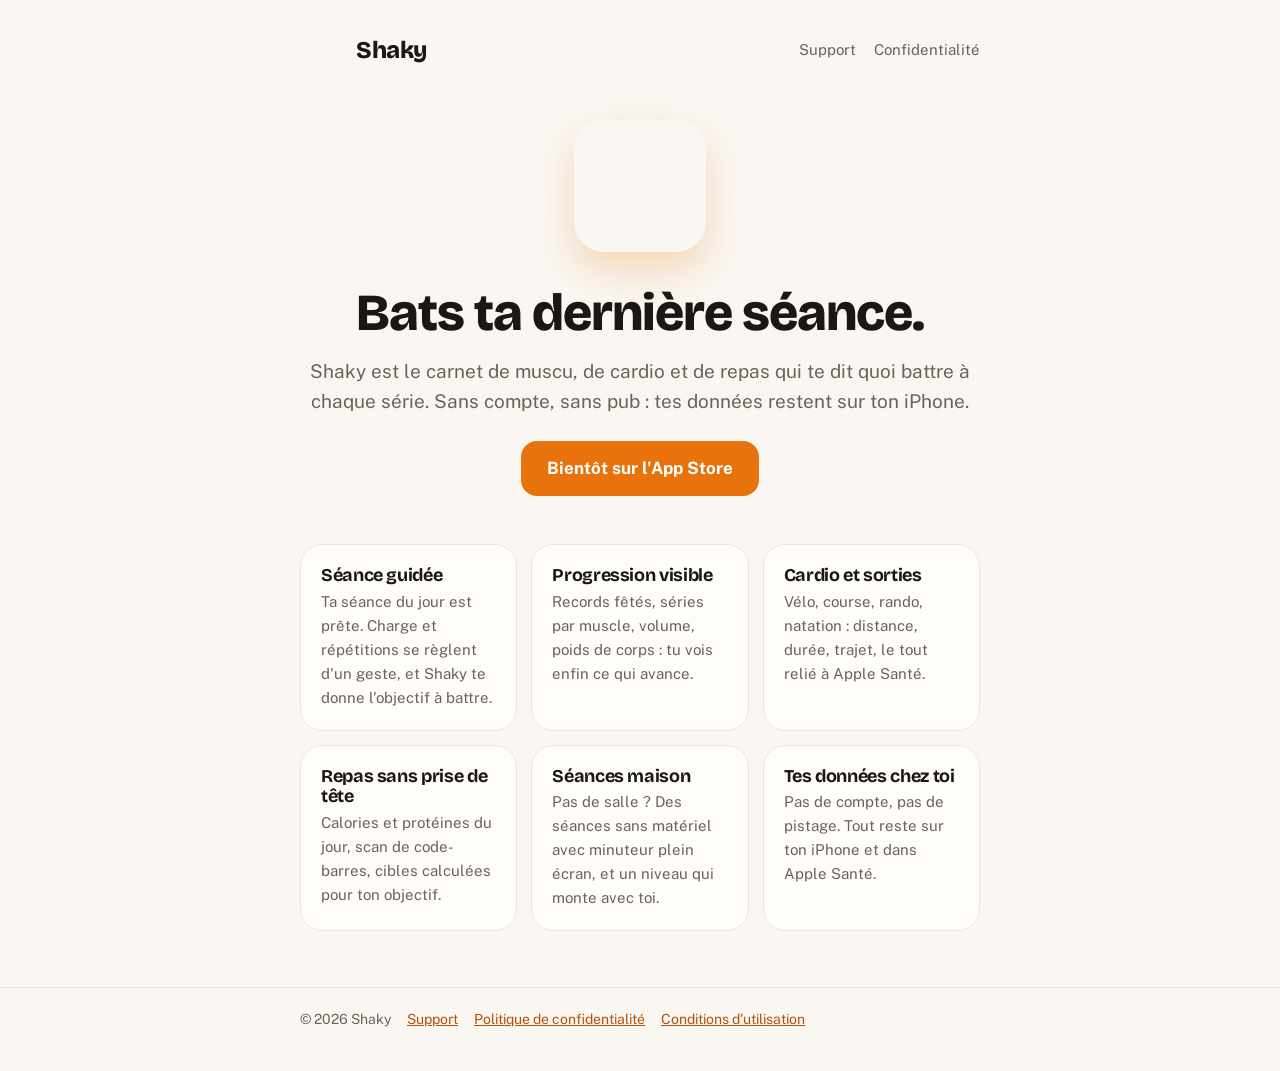
==== index.html @ d070a1c6 "Site de Shaky : accueil, support et confidentialité" ====
<!doctype html>
<html lang="fr">
<head>
<meta charset="utf-8">
<meta name="viewport" content="width=device-width, initial-scale=1">
<title>Shaky · Muscu, cardio et repas</title>
<meta name="description" content="Shaky, le carnet de muscu, de cardio et de repas qui te dit quoi battre à chaque séance. Sans compte, tes données restent sur ton iPhone.">
<link rel="icon" href="icon.png">
<link rel="apple-touch-icon" href="icon.png">
<link rel="preconnect" href="https://fonts.googleapis.com">
<link rel="preconnect" href="https://fonts.gstatic.com" crossorigin>
<link href="https://fonts.googleapis.com/css2?family=Bricolage+Grotesque:opsz,wght@12..96,700;12..96,800&family=Public+Sans:wght@400;600;700&display=swap" rel="stylesheet">
<link rel="stylesheet" href="style.css">
</head>
<body>
<header class="site">
  <div class="wrap">
    <img src="icon.png" alt="">
    <a class="brand" href="./">Shaky</a>
    <nav class="site" aria-label="Pages">
      <a href="support.html">Support</a>
      <a href="confidentialite.html">Confidentialité</a>
    </nav>
  </div>
</header>

<main class="wrap">
  <section class="hero">
    <img src="icon.png" alt="Shaky, la mascotte de l'app">
    <h1>Bats ta dernière séance.</h1>
    <p class="lede">Shaky est le carnet de muscu, de cardio et de repas qui te dit quoi battre à chaque série. Sans compte, sans pub : tes données restent sur ton iPhone.</p>
    <!-- Remplacer href par le lien App Store une fois l'app publiée. -->
    <a class="button" href="#">Bientôt sur l'App Store</a>
  </section>

  <div class="cards">
    <div class="card">
      <h3>Séance guidée</h3>
      <p>Ta séance du jour est prête. Charge et répétitions se règlent d'un geste, et Shaky te donne l'objectif à battre.</p>
    </div>
    <div class="card">
      <h3>Progression visible</h3>
      <p>Records fêtés, séries par muscle, volume, poids de corps : tu vois enfin ce qui avance.</p>
    </div>
    <div class="card">
      <h3>Cardio et sorties</h3>
      <p>Vélo, course, rando, natation : distance, durée, trajet, le tout relié à Apple Santé.</p>
    </div>
    <div class="card">
      <h3>Repas sans prise de tête</h3>
      <p>Calories et protéines du jour, scan de code-barres, cibles calculées pour ton objectif.</p>
    </div>
    <div class="card">
      <h3>Séances maison</h3>
      <p>Pas de salle ? Des séances sans matériel avec minuteur plein écran, et un niveau qui monte avec toi.</p>
    </div>
    <div class="card">
      <h3>Tes données chez toi</h3>
      <p>Pas de compte, pas de pistage. Tout reste sur ton iPhone et dans Apple Santé.</p>
    </div>
  </div>
</main>

<footer class="site">
  <div class="wrap">
    <span>© 2026 Shaky</span>
    <a href="support.html">Support</a>
    <a href="confidentialite.html">Politique de confidentialité</a>
    <a href="https://www.apple.com/legal/internet-services/itunes/dev/stdeula/">Conditions d'utilisation</a>
  </div>
</footer>
</body>
</html>
---- style.css ----
:root {
  --bg: #FAF7F2;
  --surface: #FFFDFA;
  --ink: #1A1714;
  --muted: #6B625A;
  --accent: #E8730C;
  --accent-ink: #B4500A;
  --accent-soft: #FFF3E3;
  --line: #EFE7DC;
}

@media (prefers-color-scheme: dark) {
  :root {
    --bg: #121110;
    --surface: #1C1A18;
    --ink: #F3EFE9;
    --muted: #A9A097;
    --accent: #F08A34;
    --accent-ink: #F0A867;
    --accent-soft: #3A2615;
    --line: #2E2B28;
  }
}

* { box-sizing: border-box; }

body {
  margin: 0;
  background: var(--bg);
  color: var(--ink);
  font: 17px/1.6 "Public Sans", -apple-system, system-ui, sans-serif;
  -webkit-font-smoothing: antialiased;
}

a { color: var(--accent-ink); }
a:hover { color: var(--accent); }

.wrap { max-width: 720px; margin: 0 auto; padding: 0 20px; }

header.site {
  padding: 28px 0 8px;
}
header.site .wrap { display: flex; align-items: center; gap: 12px; }
header.site img { width: 44px; height: 44px; border-radius: 11px; }
header.site a.brand {
  font-family: "Bricolage Grotesque", "Public Sans", sans-serif;
  font-weight: 800; font-size: 24px; color: var(--ink); text-decoration: none;
  letter-spacing: -0.02em;
}
nav.site { margin-left: auto; display: flex; gap: 18px; flex-wrap: wrap; font-size: 15px; }
nav.site a { color: var(--muted); text-decoration: none; }
nav.site a:hover, nav.site a[aria-current="page"] { color: var(--ink); }

h1, h2, h3 {
  font-family: "Bricolage Grotesque", "Public Sans", sans-serif;
  letter-spacing: -0.02em;
  line-height: 1.15;
}
h1 { font-size: clamp(34px, 7vw, 52px); font-weight: 800; margin: 32px 0 12px; }
h2 { font-size: 24px; font-weight: 700; margin: 40px 0 8px; }
h3 { font-size: 18px; font-weight: 700; margin: 24px 0 4px; }

.lede { font-size: 19px; color: var(--muted); margin: 0 0 24px; }
.updated { color: var(--muted); font-size: 15px; }

.hero { text-align: center; padding: 40px 0 16px; }
.hero img { width: 132px; height: 132px; border-radius: 30px; box-shadow: 0 18px 40px rgba(232, 115, 12, 0.25); }
.hero h1 { margin-top: 24px; }

.button {
  display: inline-block; background: var(--accent); color: #fff; text-decoration: none;
  font-weight: 700; padding: 14px 26px; border-radius: 16px; min-height: 44px;
}
.button:hover { color: #fff; background: var(--accent-ink); }

.cards { display: grid; grid-template-columns: repeat(auto-fit, minmax(210px, 1fr)); gap: 14px; margin: 32px 0; }
.card {
  background: var(--surface); border: 1px solid var(--line); border-radius: 22px; padding: 20px;
}
.card h3 { margin-top: 0; }
.card p { margin: 0; color: var(--muted); font-size: 15px; }

.note {
  background: var(--accent-soft); border-radius: 18px; padding: 16px 20px; margin: 24px 0;
}

ul { padding-left: 22px; }
li { margin: 4px 0; }

details { background: var(--surface); border: 1px solid var(--line); border-radius: 16px; padding: 14px 18px; margin: 10px 0; }
summary { font-weight: 700; cursor: pointer; }
details p { margin: 10px 0 0; color: var(--muted); }

footer.site { margin: 56px 0 40px; padding-top: 20px; border-top: 1px solid var(--line); color: var(--muted); font-size: 14px; }
footer.site .wrap { display: flex; gap: 16px; flex-wrap: wrap; }
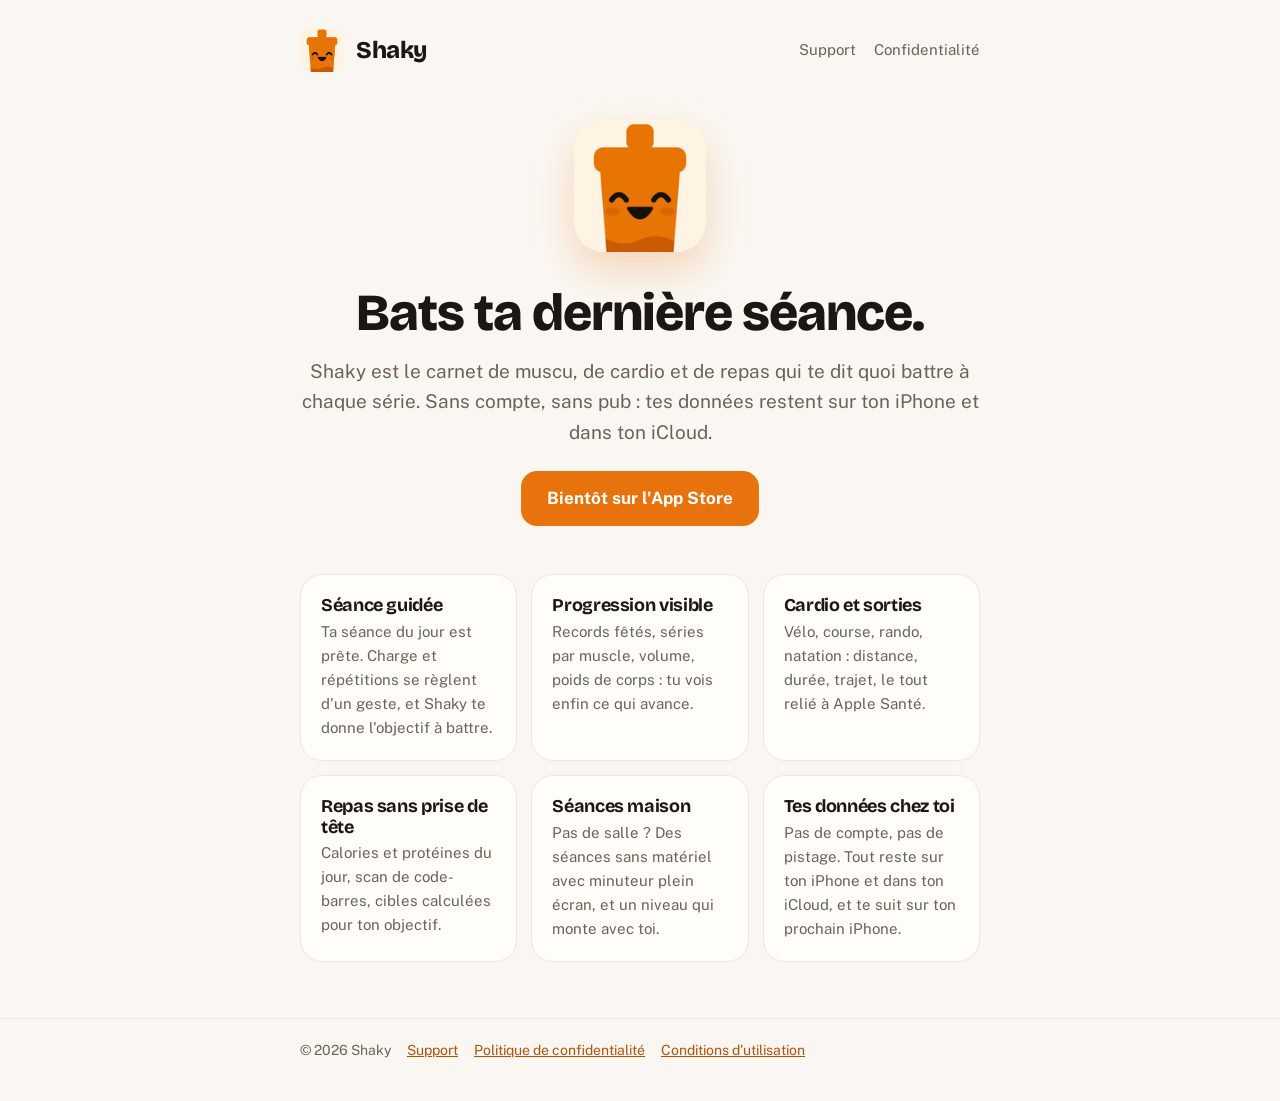
==== commit c727775c: "Add files via upload" ====
--- a/index.html
+++ b/index.html
@@ -4,7 +4,7 @@
 <meta charset="utf-8">
 <meta name="viewport" content="width=device-width, initial-scale=1">
 <title>Shaky · Muscu, cardio et repas</title>
-<meta name="description" content="Shaky, le carnet de muscu, de cardio et de repas qui te dit quoi battre à chaque séance. Sans compte, tes données restent sur ton iPhone.">
+<meta name="description" content="Shaky, le carnet de muscu, de cardio et de repas qui te dit quoi battre à chaque séance. Sans compte, tes données restent sur ton iPhone et dans ton iCloud.">
 <link rel="icon" href="icon.png">
 <link rel="apple-touch-icon" href="icon.png">
 <link rel="preconnect" href="https://fonts.googleapis.com">
@@ -28,7 +28,7 @@
   <section class="hero">
     <img src="icon.png" alt="Shaky, la mascotte de l'app">
     <h1>Bats ta dernière séance.</h1>
-    <p class="lede">Shaky est le carnet de muscu, de cardio et de repas qui te dit quoi battre à chaque série. Sans compte, sans pub : tes données restent sur ton iPhone.</p>
+    <p class="lede">Shaky est le carnet de muscu, de cardio et de repas qui te dit quoi battre à chaque série. Sans compte, sans pub : tes données restent sur ton iPhone et dans ton iCloud.</p>
     <!-- Remplacer href par le lien App Store une fois l'app publiée. -->
     <a class="button" href="#">Bientôt sur l'App Store</a>
   </section>
@@ -56,7 +56,7 @@
     </div>
     <div class="card">
       <h3>Tes données chez toi</h3>
-      <p>Pas de compte, pas de pistage. Tout reste sur ton iPhone et dans Apple Santé.</p>
+      <p>Pas de compte, pas de pistage. Tout reste sur ton iPhone et dans ton iCloud, et te suit sur ton prochain iPhone.</p>
     </div>
   </div>
 </main>
